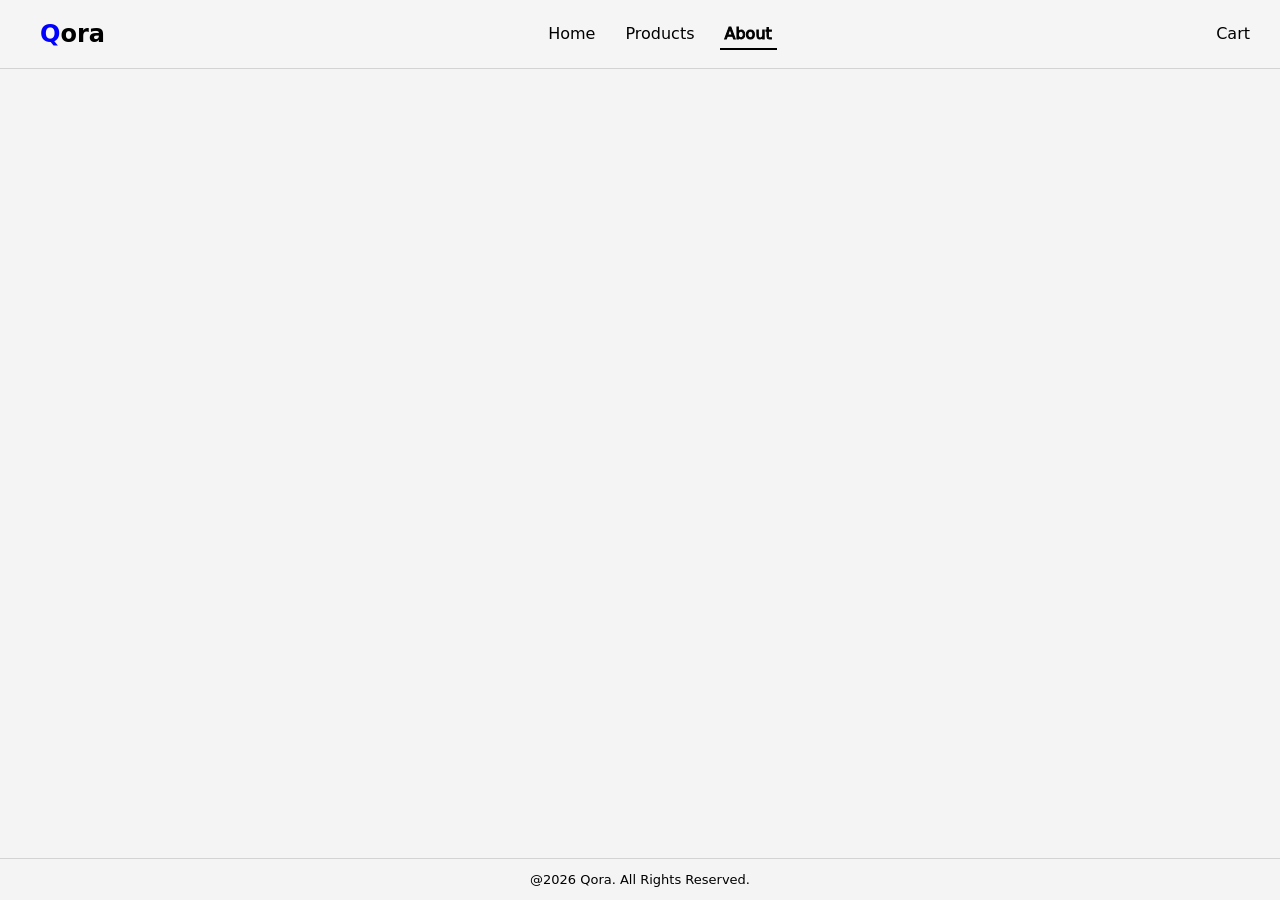
==== about.html @ 9dad14df "initial commit" ====
<!DOCTYPE html>
<html lang="en">

    <head>
        <title>E-commerce Site</title>
        <meta charset="utf-8">
        <meta name="viewport" content="width= device-width, initial-scale= 1.0">
        <link rel="stylesheet" href="nav.css">
        <link rel="stylesheet" href="style.css">
        <link rel="stylesheet" href="footer.css">
        <link rel="shortcut icon" href="q.svg" type="image/x-icon">
    </head>

    <body>

        <nav>
            <a href="index.html" class="brand"><h1><span class="letterQ">Q</span>ora</h1></a>

            <ul>
                <li><a href="index.html" class="navlink">Home</a></li>
                <li><a href="products.html" class="navlink">Products</a></li>
                <li><a href="#" class="navlink active">About</a></li>
            </ul>

            <a href="#" id="cart">Cart</a>
        </nav>

        <main>

        </main>

        <footer>
            <p>@2026 Qora. All Rights Reserved.</p>
        </footer>

    </body>
</html>
---- nav.css ----
nav{
    border-bottom: 1px solid lightgray;
    background-color: #f5f5f5;
    display: grid;
    grid-template-columns: 1fr auto 1fr;
    align-items: center;
    font-family: system-ui, -apple-system, BlinkMacSystemFont, 'Segoe UI', Roboto, Oxygen, Ubuntu, Cantarell, 'Open Sans', 'Helvetica Neue', sans-serif;
}

nav ul li{
    list-style: none;
}

.navlink{
    color: black;
    text-decoration: none;
    border-bottom: 2px solid transparent;
    padding: 5px;
}

.navlink:hover{
    -webkit-text-stroke: 1px black;
    border-bottom: 2px solid black;
}

nav ul{
    display: flex;
    gap: 20px;
    justify-self: center;
}

.brand{
    justify-self: start;
    margin-left: 40px;
    text-decoration: none;
    color: black;
}

#cart{
    justify-self: end;
    margin-right: 30px;
    color: black;
    text-decoration: none;
}

.active{
    -webkit-text-stroke: 1px black;
    border-bottom: 2px solid black;
}

.letterQ{
    color: blue;
}
---- style.css ----
*{
    box-sizing: border-box;
}

html{
    scroll-behavior: smooth;
}

body{
    margin: 0;
    padding: 0;
    display: flex;
    flex-direction: column;
    min-height: 100vh;
}

main{
    flex: 1;
    background-color: #f4f4f4;
}
---- footer.css ----
footer{
    font-family: system-ui, -apple-system, BlinkMacSystemFont, 'Segoe UI', Roboto, Oxygen, Ubuntu, Cantarell, 'Open Sans', 'Helvetica Neue', sans-serif;
    font-size: 13px;
    border-top: 1px solid lightgray;
    text-align: center;
    background-color: #f4f4f4;
}
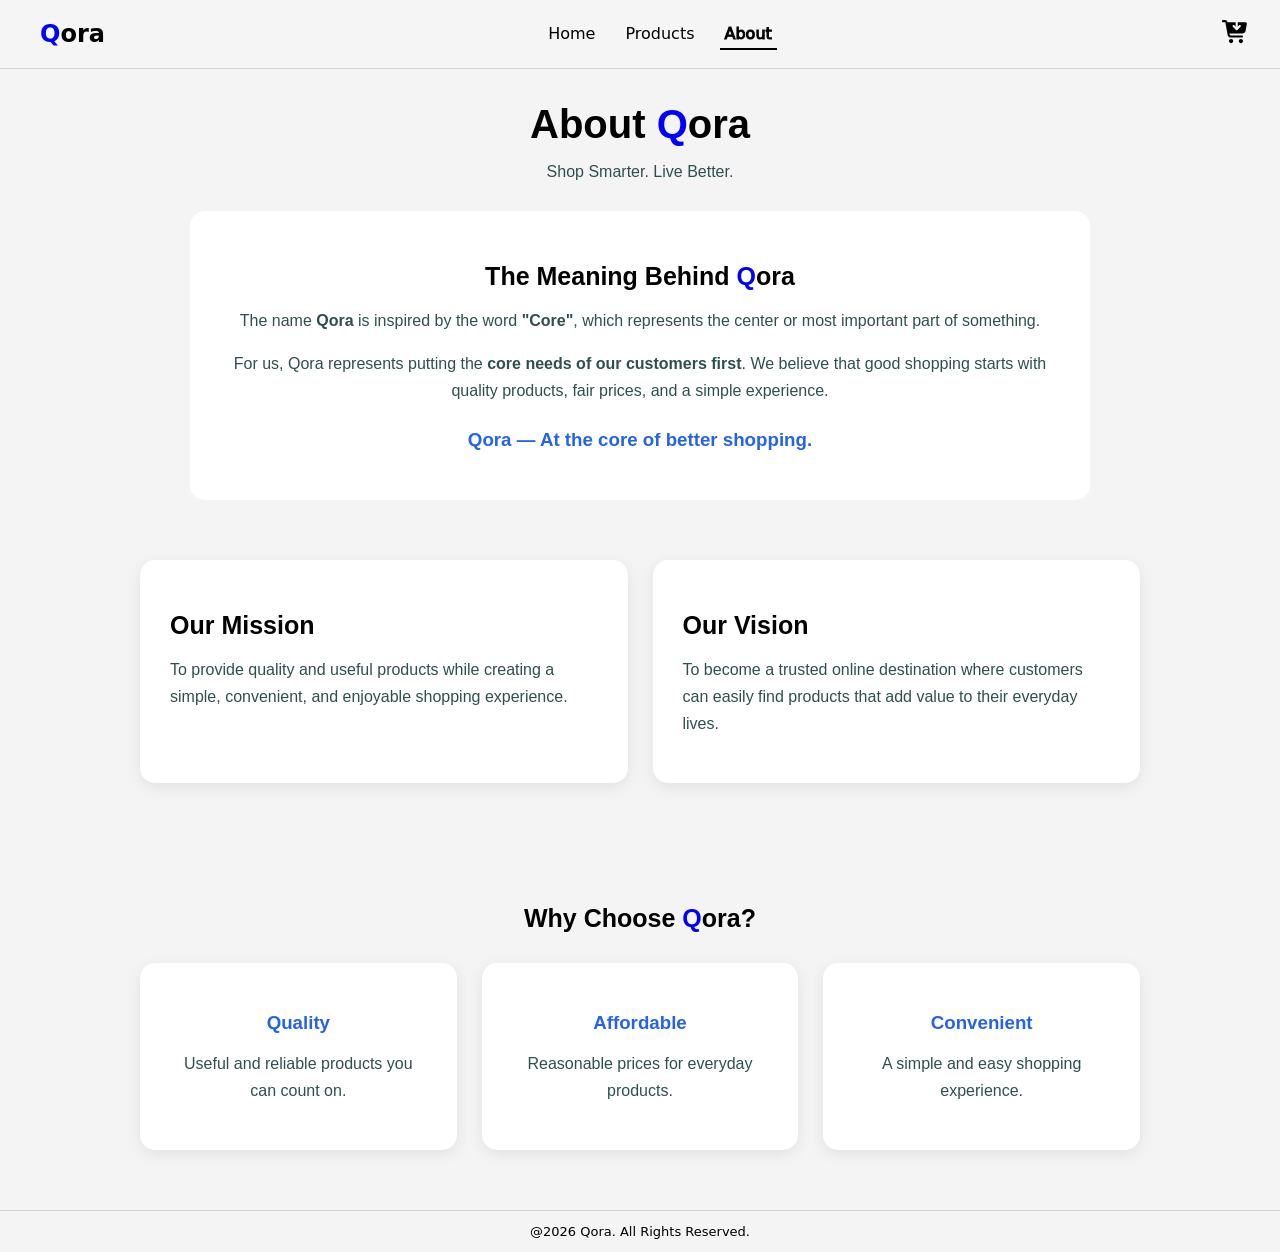
==== commit 5d95e610: "adding content on the About Us page." ====
--- a/about.html
+++ b/about.html
@@ -2,13 +2,14 @@
 <html lang="en">
 
     <head>
-        <title>E-commerce Site</title>
+        <title>Qora</title>
         <meta charset="utf-8">
         <meta name="viewport" content="width= device-width, initial-scale= 1.0">
         <link rel="stylesheet" href="nav.css">
         <link rel="stylesheet" href="style.css">
         <link rel="stylesheet" href="footer.css">
         <link rel="shortcut icon" href="q.svg" type="image/x-icon">
+        <link rel="stylesheet" href="about.css">
     </head>
 
     <body>
@@ -22,10 +23,78 @@
                 <li><a href="#" class="navlink active">About</a></li>
             </ul>
 
-            <a href="#" id="cart">Cart</a>
+            <a href="#" id="cart">
+                <img src="cart.svg" alt="cart">
+            </a>
         </nav>
 
-        <main>
+        <main class="about">
+
+            <section class="about-hero">
+                <h1>About <span class="letterQ">Q</span>ora</h1>
+                <p>Shop Smarter. Live Better.</p>
+            </section>
+
+            <section class="meaning-section">
+                <h2>The Meaning Behind <span class="letterQ">Q</span>ora</h2>
+                <p>
+                    The name <strong>Qora</strong> is inspired by the word
+                    <strong>"Core"</strong>, which represents the center or
+                    most important part of something.
+                </p>
+
+                <p>
+                    For us, Qora represents putting the
+                    <strong>core needs of our customers first</strong>.
+                    We believe that good shopping starts with quality products,
+                    fair prices, and a simple experience.
+                </p>
+
+                <h3>Qora — At the core of better shopping.</h3>
+            </section>
+
+            <section class="mission-section">
+
+                <div class="info-card">
+                    <h2>Our Mission</h2>
+                    <p>
+                        To provide quality and useful products while creating
+                        a simple, convenient, and enjoyable shopping experience.
+                    </p>
+                </div>
+
+                <div class="info-card">
+                    <h2>Our Vision</h2>
+                    <p>
+                        To become a trusted online destination where customers
+                        can easily find products that add value to their everyday lives.
+                    </p>
+                </div>
+
+            </section>
+
+            <section class="why-qora">
+                <h2>Why Choose <span class="letterQ">Q</span>ora?</h2>
+
+                <div class="why-grid">
+
+                    <div class="why-card">
+                        <h3>Quality</h3>
+                        <p>Useful and reliable products you can count on.</p>
+                    </div>
+
+                    <div class="why-card">
+                        <h3>Affordable</h3>
+                        <p>Reasonable prices for everyday products.</p>
+                    </div>
+
+                    <div class="why-card">
+                        <h3>Convenient</h3>
+                        <p>A simple and easy shopping experience.</p>
+                    </div>
+
+                </div>
+            </section>
 
         </main>
 
--- a/nav.css
+++ b/nav.css
@@ -43,6 +43,11 @@
     text-decoration: none;
 }
 
+#cart img{
+    width: 28px;
+    height: 28px;
+}
+
 .active{
     -webkit-text-stroke: 1px black;
     border-bottom: 2px solid black;
--- a/about.css
+++ b/about.css
@@ -0,0 +1,131 @@
+.about {
+    font-family: 'Anton', sans-serif;
+}
+
+.about-hero {
+    text-align: center;
+}
+
+.about-hero h1 {
+    font-size: 40px;
+    color: black;
+    margin-bottom: 10px;
+}
+
+.about-hero p {
+    color: darkslategray;
+    font-size: 16px;
+}
+
+.meaning-section h2,
+.mission-section h2,
+.why-qora h2 {
+    color: black;
+    font-size: 25px;
+    margin-bottom: 10px;
+}
+
+.meaning-section p,
+.info-card p,
+.why-card p {
+    color: darkslategray;
+    line-height: 1.7;
+}
+
+.meaning-section {
+    max-width: 900px;
+    margin: 30px auto;
+    padding: 30px;
+    background: white;
+    border-radius: 15px;
+    text-align: center;
+}
+
+.meaning-section h3 {
+    margin-top: 25px;
+    color: #2563EB;
+}
+
+.mission-section {
+    max-width: 1000px;
+    margin: 60px auto;
+    display: grid;
+    grid-template-columns: repeat(2, 1fr);
+    gap: 25px;
+}
+
+.info-card {
+    padding: 30px;
+    background: white;
+    border-radius: 15px;
+    box-shadow: 0 4px 15px rgba(0, 0, 0, 0.08);
+}
+
+.why-qora {
+    max-width: 1000px;
+    margin: 0 auto;
+    padding: 40px 0 60px;
+    text-align: center;
+}
+
+.why-grid {
+    display: grid;
+    grid-template-columns: repeat(3, 1fr);
+    gap: 25px;
+    margin-top: 30px;
+}
+
+.why-card {
+    padding: 30px;
+    background: white;
+    border-radius: 15px;
+    box-shadow: 0 4px 15px rgba(0, 0, 0, 0.08);
+    transition: transform 0.2s ease;
+}
+
+.why-card:hover {
+    transform: translateY(-5px);
+}
+
+.why-card h3 {
+    color: #2563EB;
+    margin-bottom: 10px;
+}
+
+@media (max-width: 768px) {
+    .about {
+        padding: 40px 5%;
+    }
+
+    .about-hero h1 {
+        font-size: 38px;
+    }
+
+    .mission-section {
+        grid-template-columns: 1fr;
+    }
+
+    .why-grid {
+        grid-template-columns: 1fr;
+    }
+
+    .meaning-section {
+        padding: 30px 20px;
+    }
+}
+
+@media (max-width: 480px) {
+    .about-hero h1 {
+        font-size: 32px;
+    }
+
+    .about-hero p {
+        font-size: 16px;
+    }
+
+    .meaning-section h2,
+    .mission-section h2,
+    .why-qora h2 {
+        font-size: 26px;
+    }
+}
